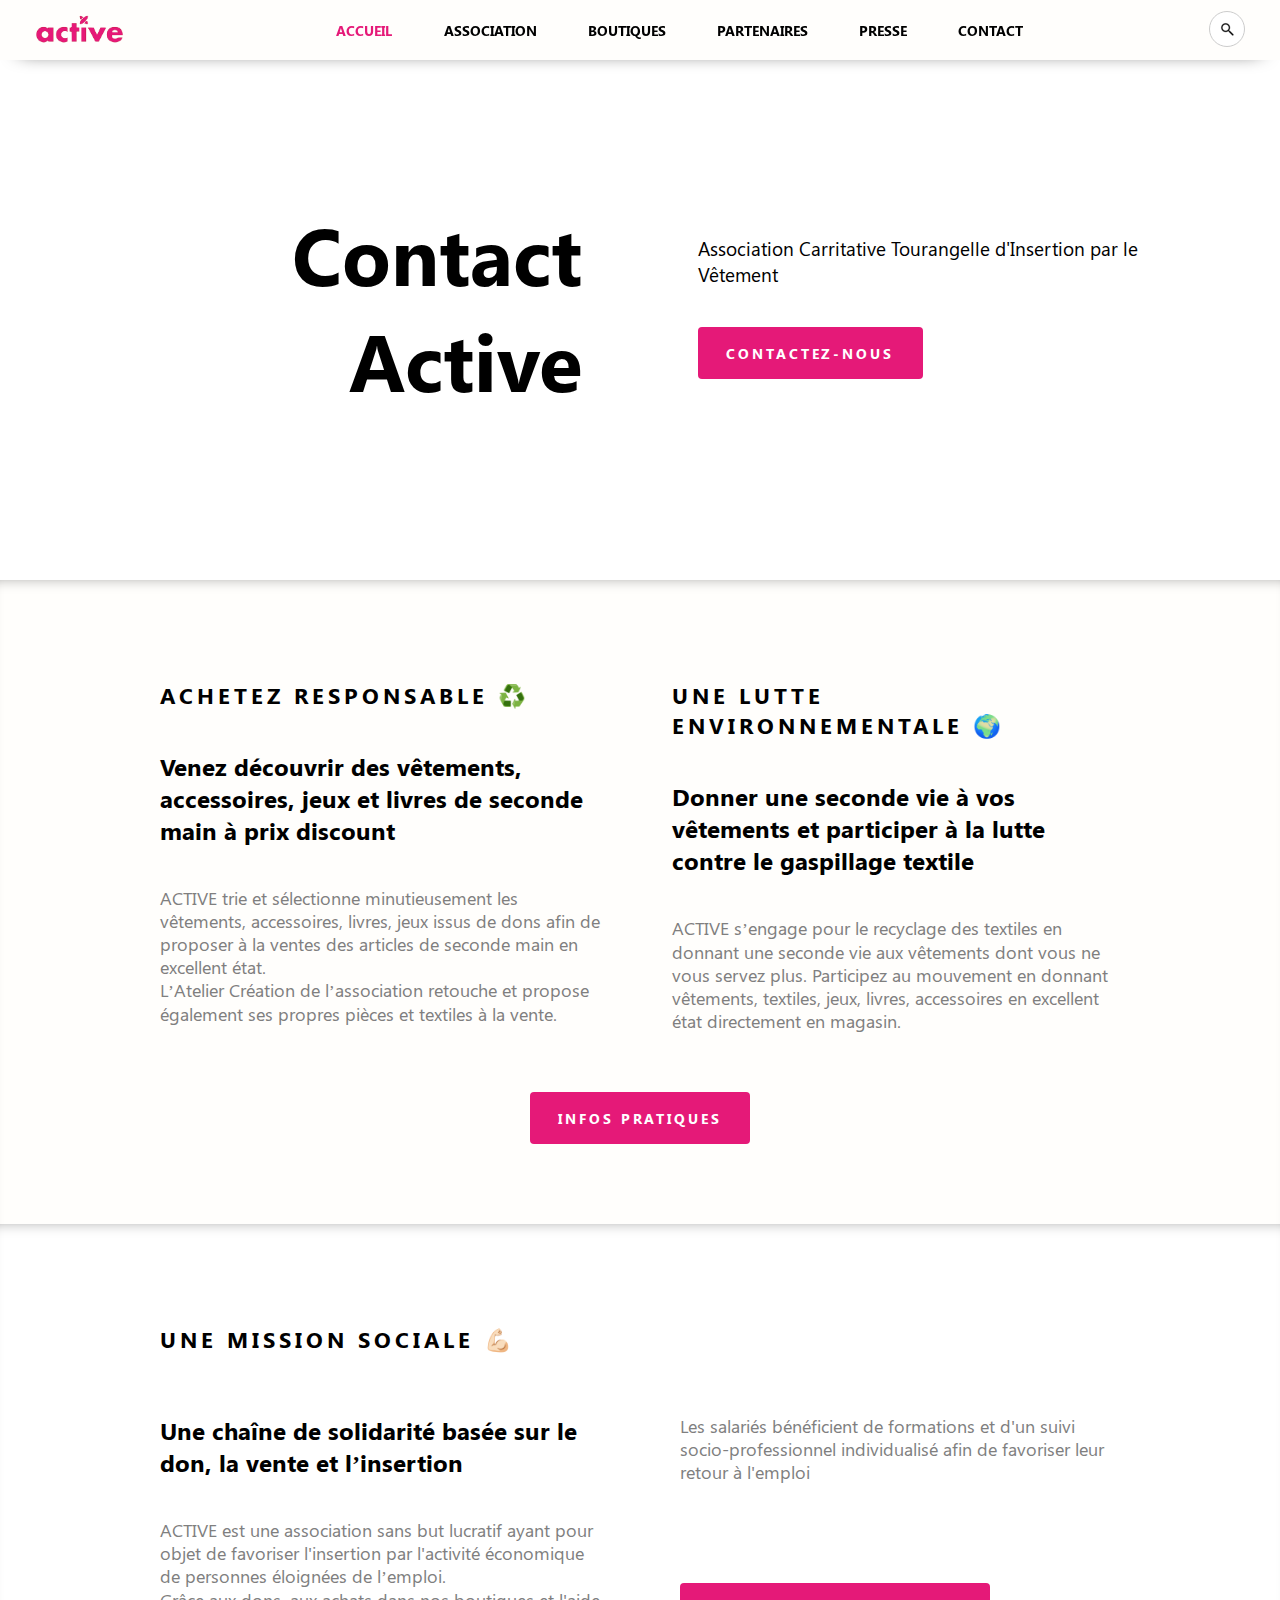
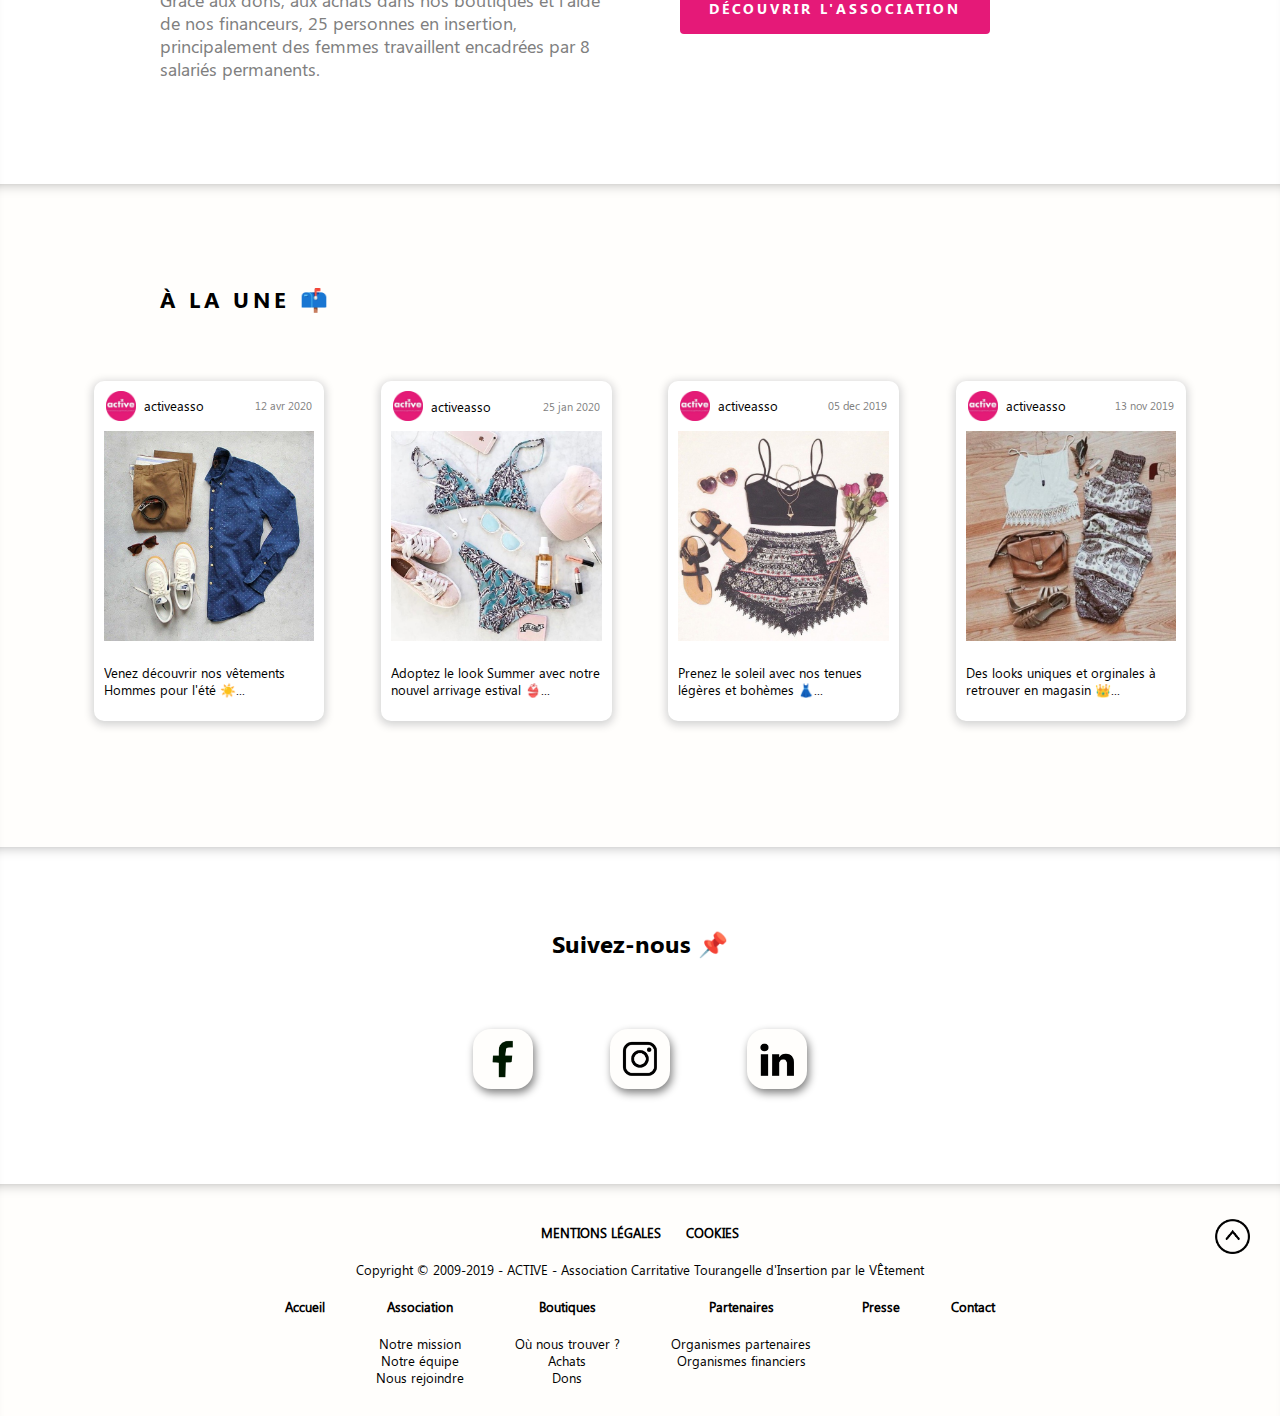
==== contact/index.html @ 70268eab "Add files via upload" ====
<!DOCTYPE html>
<html lang="fr">
  <head>
    <meta http-equiv="X-UA-Compatible" content="IE=edge,chrome=1">
    <meta name="viewport" content="width=device-width,initial-scale=1,maximum-scale=1,user-scalable=no">
    <meta name="HandheldFriendly" content="true">
    <meta charset="UTF-8">
    <link media="screen" type="text/css" rel="stylesheet" href="../style.css">
    <title>Contact</title>

    <link rel="canonical" href="https://volnyblin.github.io/activeasso/contact/" />
    <link rel="shortcut icon" href="pictures/logo_insta_active.png" />
    <link rel="icon" href="../pictures/logo_insta_active.png">

    <!-- Global site tag (gtag.js) - Google Analytics -->
  <script async src="https://www.googletagmanager.com/gtag/js?id=UA-164531445-1"></script>
  <script>
    window.dataLayer = window.dataLayer || [];
    function gtag(){dataLayer.push(arguments);}
    gtag('js', new Date());
    gtag('config', 'UA-164531445-1');
  </script>
  </head>

  <body>
    <a name="top"></a>
    <div id="filtre"></div>

<!--SIDE BAR-->

    <div id="mySidenav" class="sidenav">
      <a href="javascript:void(0)" class="closebtn" onclick="closeNav()">&times;</a>
      <a href="https://volnyblin.github.io/activeasso/">Accueil</a>
      <a href="#">Association</a>
      <a href="#">Boutiques</a>
      <a href="#">Partenaires</a>
      <a href="#">Presse</a>
      <a href="https://volnyblin.github.io/activeasso/contact/">Contact</a>
    </div>

<!--NAVIGATION BAR-->

    <nav id="nav">
      <div id="burger" class="nav_group" onclick="openNav()">
        <a id="nav_burger_center"><img src="../pictures/burger.png" alt="burger menu"></a>
      </div>
      <div id="logo" class="nav_group">
        <a id="nav_logo_center"><img src="../pictures/logo_active.png" alt="logo active" href="https://volnyblin.github.io/activeasso/"></a>
      </div>
      <div id="links" class="nav_group">
        <a class="nav_center" href="https://www.facebook.com/AssociationActive/"><img id="navfac"src="../pictures/fac.png" alt="logo facebook" onmouseover="passageDeLaSouris(this)" onmouseout="departDeLaSouris(this)"></a>
        <a class="nav_center" href="http://instagram.com/_u/activeasso/"><img id="navins" src="../pictures/ins.png" alt="logo instagram" onmouseover="passageDeLaSouris(this)" onmouseout="departDeLaSouris(this)"></a>
        <a class="nav_center" href="https://www.linkedin.com/company/association-active/"><img id="navlin" src="../pictures/lin.png" alt="logo linkedin" onmouseover="passageDeLaSouris(this)" onmouseout="departDeLaSouris(this)"></a>
      </div>
      <div id="menus" class="nav_group">
        <div class="nav_center">
          <a id="Accueil" href="https://volnyblin.github.io/activeasso/">ACCUEIL</a>
        </div>
        <div class="nav_center">
          <a href="#">ASSOCIATION</a>
          <div class="dropdown_content">
            <a class="dropdown_content_group" href="">NOTRE MISSION</a>
            <a class="dropdown_content_group" href="">NOTRE ÉQUIPE</a>
            <a class="dropdown_content_group" href="">NOUS REJOINDRE</a>
          </div>
        </div>
        <div class="nav_center">
          <a href="#">BOUTIQUES</a>
          <div class="dropdown_content">
            <a class="dropdown_content_group" href="">OÙ NOUS TROUVER ?</a>
            <a class="dropdown_content_group" href="">ACHATS</a>
            <a class="dropdown_content_group" href="">DONS</a>
          </div>
        </div>
        <div class="nav_center">
          <a href="#">PARTENAIRES</a>
          <div class="dropdown_content">
            <a class="dropdown_content_group" href="">ORGANISMES PARTENAIRES</a>
            <a class="dropdown_content_group" href="">ORGANISMES FINANCIERS</a>
          </div>
        </div>
        <div class="nav_center">
          <a href="#">PRESSE</a>
        </div>
        <div class="nav_center">
          <a href="https://volnyblin.github.io/activeasso/contact/">CONTACT</a>
        </div>
      </div>
      <div id="search" class="nav_group">
        <div id="nav_search_center">
          <input type="search" placeholder="Rechercher" size="14">
        </div>
      </div>
    </nav>

<!--TITLE-->

    <div id="slideshow-container">
      <div id="leftcontainer">
        <h1 id="maintitle">Contact<br>Active</h1>
      </div>
      <div id="rightcontainer">
        <p>Association Carritative Tourangelle d'Insertion par le Vêtement</p>
        <button type="button" class="button">CONTACTEZ-NOUS</button>
      </div>
    </div>

<!--SECTIONS-->

    <div class="sect" id="sectionA">
      <div id="doublecolonne">
        <div id="column_left">
          <div class="bloc">
            <h2>ACHETEZ RESPONSABLE ♻️</h2>
            <h3>Venez découvrir des vêtements, accessoires, jeux et livres de seconde main à prix discount</h3>
            <p>ACTIVE trie et sélectionne minutieusement les vêtements, accessoires, livres, jeux issus de dons
               afin de proposer à la ventes des articles de seconde main en excellent état.<br>
               L’Atelier Création de l’association retouche et propose également ses propres pièces et textiles à la vente.</p>
          </div>
        </div>
        <div id="column_right">
          <div class="bloc">
            <h2>UNE LUTTE ENVIRONNEMENTALE 🌍</h2>
            <h3>Donner une seconde vie à vos vêtements et participer à la lutte contre le gaspillage textile</h3>
            <p>ACTIVE s’engage pour le recyclage des textiles en donnant une seconde vie aux vêtements dont vous ne vous servez plus.
               Participez au mouvement en donnant vêtements, textiles, jeux, livres, accessoires en excellent état directement en magasin.</p>
          </div>
        </div>
      </div>
      <div id="solobutton">
        <button type="button" class="button">INFOS PRATIQUES</button>
      </div>
    </div>

    <div class="sect" id="sectionB">
      <div id="titre">
        <h2>UNE MISSION SOCIALE 💪🏻</h2>
      </div>
      <div id="defil">
        <div class="bloc">
          <h3>Une chaîne de solidarité basée sur le don, la vente et l’insertion</h3>
          <p>ACTIVE est une association sans but lucratif ayant pour objet de favoriser l'insertion par l'activité économique
             de personnes éloignées de l’emploi.<br>Grâce aux dons, aux achats dans nos boutiques et l'aide de nos financeurs,
             25 personnes en insertion, principalement des femmes travaillent encadrées par 8 salariés permanents.<br><br>Les salariés bénéficient
             de formations et d'un suivi socio-professionnel individualisé afin de favoriser leur retour à l'emploi</p>
          <div id="solobutton2">
            <button type="button" class="button">DÉCOUVRIR L'ASSOCIATION</button>
          </div>
        </div>
      </div>
    </div>

<!--NEWSFEED-->

    <div id="newsfeed">
      <div id="Une">
        <h2>À LA UNE 📫</h2>
      </div>
      <div id="box1"class="box" onclick="zoomPost(1)">
        <div class="bandeau">
          <div class="bandeaubox">
            <img class="bandeauboxlogo "src="../pictures/logo_insta_active.png" alt="logo instagram active">
            <div class="bandeauboxlogo"><p>activeasso</p></div>
          </div>
          <div class="bandeaubox"><p class="date" id="date1">12 avr 2020</p></div>
        </div>
        <div class="photo"><img id="ph1" class="photo2" src="../pictures/car1.jpg" alt="tenue homme chaussures pantalon lunettes"></div>
        <div class="actu">
          <p id="actutext1">Venez découvrir nos vêtements Hommes pour l'été ☀️<br>#été #menoutfit</p>
        </div>
      </div>
      <div id="box2" class="box" onclick="zoomPost(2)">
        <div class="bandeau">
          <div class="bandeaubox">
            <img class="bandeauboxlogo "src="../pictures/logo_insta_active.png" alt="logo instagram active">
            <div class="bandeauboxlogo"><p>activeasso</p></div>
          </div>
          <div class="bandeaubox"><p class="date" id="date2">25 jan 2020</p></div>
        </div>
        <div class="photo"><img id="ph2" class="photo2" src="../pictures/car2.jpg" alt="tenue femme maillot de bain lunettes casquette"></div>
        <div class="actu">
          <p id="actutext2">Adoptez le look Summer avec notre nouvel arrivage estival 👙<br>#été #summeroutfit #maillotdebain</p>
        </div>
      </div>
      <div id="box3" class="box" onclick="zoomPost(3)">
        <div class="bandeau">
          <div class="bandeaubox">
            <img class="bandeauboxlogo "src="../pictures/logo_insta_active.png" alt="logo instagram active">
            <div class="bandeauboxlogo"><p>activeasso</p></div>
          </div>
          <div class="bandeaubox"><p class="date" id="date3">05 dec 2019</p></div>
        </div>
        <div class="photo"><img id="ph3" class="photo2" src="../pictures/car3.jpg" alt="tenue femme haut jupe sandales"></div>
        <div class="actu">
          <p id="actutext3">Prenez le soleil avec nos tenues légères et bohèmes 👗<br>#bohème #outfit #womenclothing</p>
        </div>
      </div>
      <div id="box4" class="box" onclick="zoomPost(4)">
        <div class="bandeau">
          <div class="bandeaubox">
            <img class="bandeauboxlogo "src="../pictures/logo_insta_active.png" alt="logo instagram active">
            <div class="bandeauboxlogo"><p>activeasso</p></div>
          </div>
          <div class="bandeaubox"><p class="date" id="date4">13 nov 2019</p></div>
        </div>
        <div class="photo"><img id="ph4" class="photo2" src="../pictures/car4.jpg" alt="tenue femme haut sac sandales"></div>
        <div class="actu">
          <p id="actutext4">Des looks uniques et orginales à retrouver en magasin 👑<br>#bohème #outfit #originalclothing</p>
        </div>
      </div>

      <div id="zoom">
        <div id="cross">
            <img id="crossbtn" onclick="closeZoom()"src="../pictures/cross.png" alt="fermer la page pop-up">
        </div>
        <div class="zoompadding">
          <div id="photozoom">
            <img id="imgzoom" src="" alt="">
          </div>
          <div id="textzoom">
            <div class="bandeau">
              <div class="bandeauboxzoom">
                <a href="https://www.instagram.com/activeasso/"><img class="bandeauboxlogozoom"src="../pictures/logo_insta_active.png" alt="logo instagram active"></a>
                <div class="bandeauboxlogozoom"><p>activeasso</p></div>
              </div>
              <div class="bandeauboxzoom"><p id="date"></p></div>
            </div>
            <div class="actuzoom">
              <p id="actutextzoom"></p>
            </div>
            <form action="https://www.instagram.com/activeasso/" method="get" target="_blank">
              <button id="viewinsta" class="button" type="submit" name="button">Voir sur Instagram</button>
            </form>
          </div>
        </div>
      </div>
    </div>

<!--NETWORK-->

    <div id="network">
      <div id="reseaux">
            <h3>Suivez-nous 📌</h3>
      </div>
      <div id="logoreseaux">
        <a class="logoreseaux_group" href="https://www.facebook.com/AssociationActive/"><img id="netfac" src="../pictures/fac.png" onmouseover="passageDeLaSouris(this)" onmouseout="departDeLaSouris(this)"alt="logo facebook"></a>
        <a class="logoreseaux_group" href="http://instagram.com/_u/activeasso/"><img id="netins" src="../pictures/ins.png"  onmouseover="passageDeLaSouris(this)" onmouseout="departDeLaSouris(this)"alt="logo instagram"></a>
        <a class="logoreseaux_group" href="https://www.linkedin.com/company/association-active/"><img id="netlin" src="../pictures/lin.png"  onmouseover="passageDeLaSouris(this)" onmouseout="departDeLaSouris(this)"alt="logo linkedin"></a>
      </div>
    </div>

<!--FOOTER-->

    <footer>
      <div id="return">
        <a href="#top"><img id="fooarr"src="../pictures/arr.png" alt="retour haut de page" onmouseover="passageDeLaSouris(this)" onmouseout="departDeLaSouris(this)"></a>
      </div>
      <div id="mentions" class="bas">
          <a href="">MENTIONS LÉGALES</a>
          <a href="">COOKIES</a>
      </div>
      <div id="Copyright" class="bas">
          <a>Copyright © 2009-2019 - ACTIVE - Association Carritative Tourangelle d'Insertion par le VÊtement</a>
      </div>
      <div id="plansite">
        <div class="planbloc">
          <a class="foo_menus" href="https://volnyblin.github.io/activeasso/">Accueil</a>
        </div>
        <div class="planbloc">
          <a class="foo_menus" href="">Association</a>
          <div class="foo_submenus">
            <a href="">Notre mission</a>
            <a href="">Notre équipe</a>
            <a href="">Nous rejoindre</a>
          </div>
        </div>
        <div class="planbloc">
          <a class="foo_menus" href="">Boutiques</a>
          <div class="foo_submenus">
            <a href="">Où nous trouver ?</a>
            <a href="">Achats</a>
            <a href="">Dons</a>
          </div>
        </div>
        <div class="planbloc">
          <a class="foo_menus" href="">Partenaires</a>
          <div class="foo_submenus">
            <a href="">Organismes partenaires</a>
            <a href="">Organismes financiers</a>
          </div>
        </div>
        <div class="planbloc">
          <a class="foo_menus" href="">Presse</a>
        </div>
        <div class="planbloc">
          <a class="foo_menus" href="https://volnyblin.github.io/activeasso/contact/">Contact</a>
        </div>
      </div>
    </footer>

    <script src="script.js"></script>
  </body>
</html>
---- style.css ----
html, body, nav {
  padding: 0;
  margin: 0;
}
html{
  scroll-behavior: smooth;
}
body{
  position: relative;
}
@font-face {
  font-family: "Segoe_UI";
  src: url("fonts/Segoe UI.ttf") format("truetype");
  font-weight: 400;
  font-style: normal;
}
@font-face {
  font-family: "Segoe_UI_Bold";
  src: url("fonts/Segoe UI Bold.ttf") format("truetype");
  font-weight: 700;
  font-style: normal;
}
h1{
  font-family: "Segoe_UI_Bold";
  font-weight: bold;
  font-size: 5em;
  margin: 0;
  padding: 0;
}
h2{
  font-family: "Segoe_UI_Bold";
  font-weight: bold;
  font-size: 1.4em;
  margin: 0 0 40px 0;
  padding: 0;
  letter-spacing: 4px;
}
h3{
  font-family: "Segoe_UI_Bold";
  font-weight: bold;
  font-size: 1.5em;
  margin: 0 0 40px 0;
  padding: 0;
}
a {
  text-decoration: none;
  color: black;
}
p{
  font-family: "Segoe_UI";
}
button{
  font-family: "Segoe_UI_Bold";
  font-weight: bold;
  font-size: 0.9em;
  border: none;
  text-align: center;
  padding: 1.1em 2em;
  border-radius: 4px;
  background: #E51978;
  transition: .2s;
  letter-spacing: .2em;
  color: white;
}
button:hover{
   cursor: pointer;
   background: #be095d;
}
img{
  display: block;
  width: 100%;
}
/*--SIDE BAR--*/

.sidenav {
  height: 100%;
  width: 0;
  position: fixed;
  z-index: 5;
  top: 0;
  left: 0;
  background-color: #111;
  overflow-x: hidden;
  transition: .5s;
  padding-top: 60px;
  text-align:center;
}
.sidenav a {
  font-family: "Segoe_UI_Bold";
  padding: 8px 8px 8px 32px;
  text-decoration: none;
  font-size: 25px;
  color: #818181;
  display: block;
  transition: .3s;
  font-weight: bold;
}
.sidenav a:hover{
  color: #f1f1f1;
}
.sidenav .closebtn {
  position: absolute;
  top: 0;
  right: 25px;
  font-size: 36px;
  margin-left: 50px;
}

/*--NAVIGATION BAR--*/

nav {
  font-family: "Segoe_UI_Bold";
  position: fixed;
  width: 100%;
  height: 60px;
  display: flex;
  justify-content: space-between;
  z-index: 2;
  background-color: #FFFEFC;
  box-shadow: 0px 10px 20px -20px black;
  transition: top .3s;
}
.nav_group{
  display: inline-flex;
  justify-content: flex-end;
  margin: 0 .6em;
  height: 100%;
}
.nav_center {
  padding: 20px 0;
}
#burger{
  display: none;
}
#nav_burger_center{
  padding: 17px 0;
  margin-left: 2vw;
  width: 30px;
}
#nav_burger_center:hover{
  cursor: pointer;
}
#nav_logo_center{
  padding: 14px 0;
  margin: 0 2vw;
  width: 90px;
}
#links a{
  margin: 0 1vw;
  width: 20px;
}
#menus .nav_center {
  font-weight: bold;
  font-size: 0.9em;
  margin:0 2vw;
  position: relative;
}
#menus .nav_center:hover {
  color: #E51978;
}
#menus .nav_center::before {
  content: "";
  transition: all 0.3s;
  position: absolute;
  right: 50%;
  left: 50%;
  bottom: 0;
  height: 4px;
  background-color: #E51978;
}
#menus .nav_center:hover::before {
  right: 0;
  left: 0;
}
#menus .nav_center:hover .dropdown_content{
  display: block;
}
.dropdown_content {
  display: none;
  position: absolute;
  top: 60px;
  z-index: 2;
}
.dropdown_content_group{
  float: left;
  padding: 12px 10px;
  font-size: 0.9em;
  white-space: nowrap;
  width: 100%;
  background: #FFFEFC;
  box-shadow: 0px 8px 16px 0px rgba(0,0,0,0.2);
}
.dropdown_content_group:hover{
  background: #f2f2f2;
}
#Accueil{
  color: #E51978;
}
#nav_search_center {
  padding: 11px 0;
  margin-right: 2vw;
}
input[type=search] {
  font-size: 0.9em;
  -webkit-box-sizing: content-box;
  -webkit-transition: all .5s;
	-moz-transition: all .5s;
	transition: all .5s;
  background: white url("pictures/glass.png") no-repeat 10px center;
  -webkit-border-radius: 10em;
	-moz-border-radius: 10em;
	border-radius: 10em;
  border: solid 1px #ccc;
	padding: 9px 5px 9px 29px;
  width: 0px;
  cursor: pointer;
}
input:-moz-placeholder {
	color: #999;
}
input::-webkit-input-placeholder {
	color: #999;
}
input[type=search]:focus{
  width: 90px;
  padding-left: 32px;
  color: #000;
  background-color: #fff;
  cursor: auto;
}
input::-webkit-search-decoration,
input::-webkit-search-cancel-button {
	display: none;
}

/*--TITLE--*/

#slideshow-container{
  padding: 200px 5vw 380px 5vw;
}
#leftcontainer{
  float: left;
  width: 45%;
  text-align: right;
}
#rightcontainer{
  float: right;
  width: 45%;
  padding-top: 35px;
}
#rightcontainer p{
  font-size: 1.2em;
  margin: 0 0 40px 0;
}

/*--SECTIONS--*/

.sect{
  width: 100%;
}
#sectionA{
  background-color: #FFFEFC;
  padding: 50px 0;
  box-shadow: inset 0 10px 20px -20px black;
}
#sectionB{
  background-color: white;
  padding: 50px 0;
  box-shadow: inset 0 10px 20px -20px black;
}
.bloc p{
  font-size: 1.1em;
  margin-bottom: 30px;
  color: #7F7F7F;
}
#doublecolonne{
  float: left;
  padding: 50px 10vw 30px 10vw;
}
#column_left, #column_right{
  width: 50%;
}
#column_left{
  float: left;
}
#column_right{
  float: right;
}
#defil{
  padding: 20px 10vw 30px 10vw;
  columns: 2;
}
.bloc{
  padding: 0 2.5vw;
}
#titre{
  padding: 50px 12.5vw 0 12.5vw;
}
#solobutton{
  text-align: center;
  padding: 30px 0;
  left: 50%;
}
#solobutton2{
  text-align: left;
  padding: 70px 0;
}


/*--NEWSFEED--*/

#newsfeed {
  padding: 100px 5vw;
  background-color: #FFFEFC;
  box-shadow: inset 0 10px 20px -20px black;
  text-align: center;
  position: relative;
}
#newsfeed p{
  font-size: .8em;
  color: black;
}
#Une{
  text-align: left;
  padding-left: 7.5vw;
}
.box {
  display: inline-block;
  width: 20%;
  margin: 2.3%;
  background-color: white;
  border-radius: 10px;
  box-shadow: 0 2px 8px 2px lightgrey;
  transition: .3s;
}
.box:hover{
  transform: scale(1.05);
  cursor: pointer;
}
.bandeau{
  height: 50px;
  display: flex;
  justify-content: space-between;
}
.bandeaubox{
  display: inline-flex;
  justify-content: flex-end;
  align-items: center;
  padding: 0 12px;
}
.bandeaubox img{
  width: 30px;
}
#newsfeed .date{
  color: grey;
  font-size: .7em;
}
.bandeauboxlogo{
  margin-right: 8px;
}
.photo{
  padding: 0 10px;
}
.actu{
  padding: 10px;
  text-align: left;
}
.actu p{
  overflow-y: scroll;
  display: -webkit-box;
  -webkit-line-clamp: 2;
  -webkit-box-orient: vertical;
}
#filtre{
  position:absolute;
  width:100%;
  height:100%;
  top: 0;
  left: 0;
  background-color:black;
  opacity: .7;
  z-index:3;
  display: none;
}
#zoom{
  position: absolute;
  top: 50%;
  left: 50%;
  transform: translate(-50%, -50%);
  z-index: 4;
  display: none;
  width: 80%;
  background-color: white;
  padding: 2% 2% 4% 2%;
}
.zoompadding{
  position: relative;
}
#photozoom, #textzoom{
  width: 47%;
}
#photozoom{
  float: left;
  margin-right: 2.5%;
}
#imgzoom{
  border: solid lightgrey 1px ;
}
#textzoom{
  float: right;
  margin-left: 2.5%;
}
#actutextzoom{
  padding: 0 20px;
}
.bandeauboxzoom{
  display: inline-flex;
  justify-content: flex-end;
  align-items: center;
  font-size: 1.2em;
}
.bandeauboxlogozoom{
  margin-right: 18px;
}
.bandeauboxzoom img{
  width: 40px;
}
.bandeauboxzoom #date{
  color: grey;
  font-size: .7em;
}
.actuzoom{
  text-align: left;
  font-size: 1.4em;
  padding-top: 20px;
}
#viewinsta{
  margin-top: 4vw;
  width: 250px;
  height: 50px;
}
#cross{
  height: 15px;
  width: 100%;
  padding-bottom: 5px;
}
#crossbtn{
  float: right;
  width: 10px;
}
#crossbtn:hover{
  cursor: pointer;
}

/*--NETWORK--*/

#network{
  width: 100%;
  background-color: white;
  padding: 80px 0;
  box-shadow: inset 0 10px 20px -20px black;
}
#reseaux{
  justify-content: center;
  align-items: center;
  text-align: center;
  padding: 0 0 15px 0;
}
#logoreseaux{
  display: flex;
  text-align: center;
  align-items: center;
  justify-content: center;
  padding: 15px 0px;
}
.logoreseaux_group{
  margin: 0 3vw;
  width: 40px;
  height: 40px;
  border-radius: 30%;
  padding: 10px;
  transition: .3s;
  background-color: #FFFEFC;
  box-shadow: 2px 4px 8px 0 grey;
  text-align: center;
}
.logoreseaux_group:hover{
  transform: scale(1.2);
}

/*--FOOTER--*/

footer{
  position: relative;
  background-color: #FFFEFC;
  padding: 40px 0vw 10px 0vw;
  width: 100%;
  box-shadow: inset 0px 10px 20px -20px black;
  font-family: "Segoe_UI";
}
#return{
  position: absolute;
  width: 35px;
  top: 35px;
  right: 30px;
}
.bas{
  display: flex;
  justify-content: center;
  text-align: center;
  padding-bottom: 20px;
  font-size: .8em;
}
#mentions a{
  margin: 0 1vw;
  font-weight: bold;
}
#Copyright a{
  padding: 0 5vw;
}
.foo_menus{
  font-weight: bold;
}
.foo_submenus{
  margin: 20px 0;
}
.foo_submenus a{
  display: block;
}
#plansite{
  display: flex;
  justify-content: center;
  text-align: center;
  flex-wrap: wrap;
}
.planbloc{
  margin: 0 2vw;
  font-size: .8em;
}

/*--RESPONSIVE--*/

@media screen and (max-width: 1530px) {
  #links{
    display: none;
  }
}
@media screen and (max-width: 1250px) {
  #menus{
    display: none;
  }
  #burger{
    display: inline-flex;
  }
  .container .box {
    width: 30%;
    margin: 1%;
  }
}
@media screen and (max-width: 1000px) {
  #column_left, #column_right{
    width: 100%;
  }
  #column_left{
    margin-bottom: 80px;
  }
  #solobutton{
    padding-bottom: 60px;
  }
  #defil{
    columns: 1;
  }
  #solobutton2{
    text-align: center;
  }
  #newsfeed .box {
    width: 40%;
    margin: 4%;
  }
  #zoom #textzoom{
    width: 100%;
    padding-top: 10px;
  }
  #zoom #photozoom{
    width: 100%;
    text-align: center;
  }
  #slideshow-container #rightcontainer, #slideshow-container #leftcontainer{
    width: 100%;
    margin: 0;
    float: left;
    text-align: center;
  }
  #slideshow-container{
    padding: 100px 5vw 430px 5vw;
  }
}
@media screen and (max-width: 700px) {
  #newsfeed .box {
    width: 90%;
    margin: 4%;
  }
}
@media screen and (max-width: 583px) {
  #slideshow-container{
    padding: 100px 1vw 460px 1vw;
  }
}
@media screen and (max-width: 470px) {
  #search{
    display: none;
  }
  h1{
    font-size: 4em;
  }
  h2{
    font-size: 1.1em;
    letter-spacing: 2px;
  }
  h3{
    font-size: 1.4em;
  }
  .sect p{
    font-size: 1em;
  }
  #slideshow-container{
    padding: 100px 5vw 380px 5vw;
  }
}
@media screen and (max-width: 380px) {
  #slideshow-container #maintitle{
    font-size: 3em;
  }
  #return{
    display: none;
  }
}
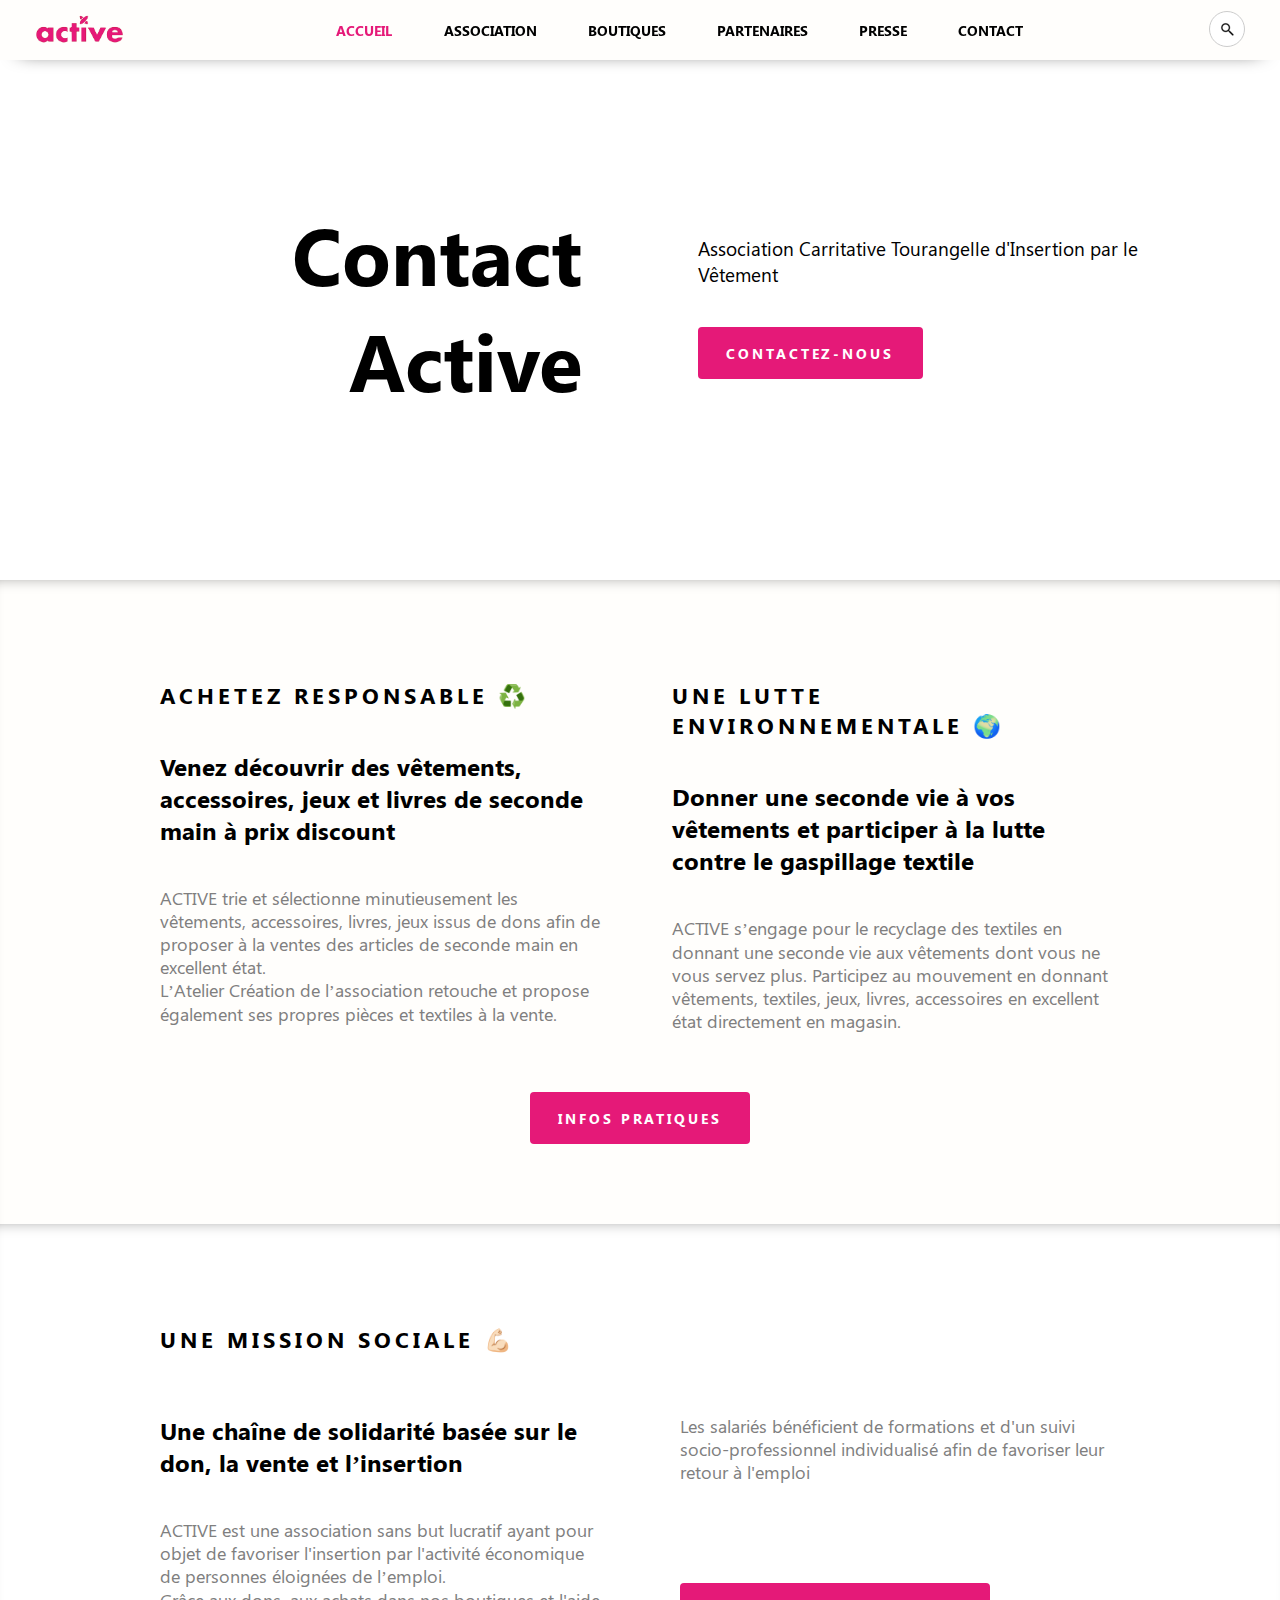
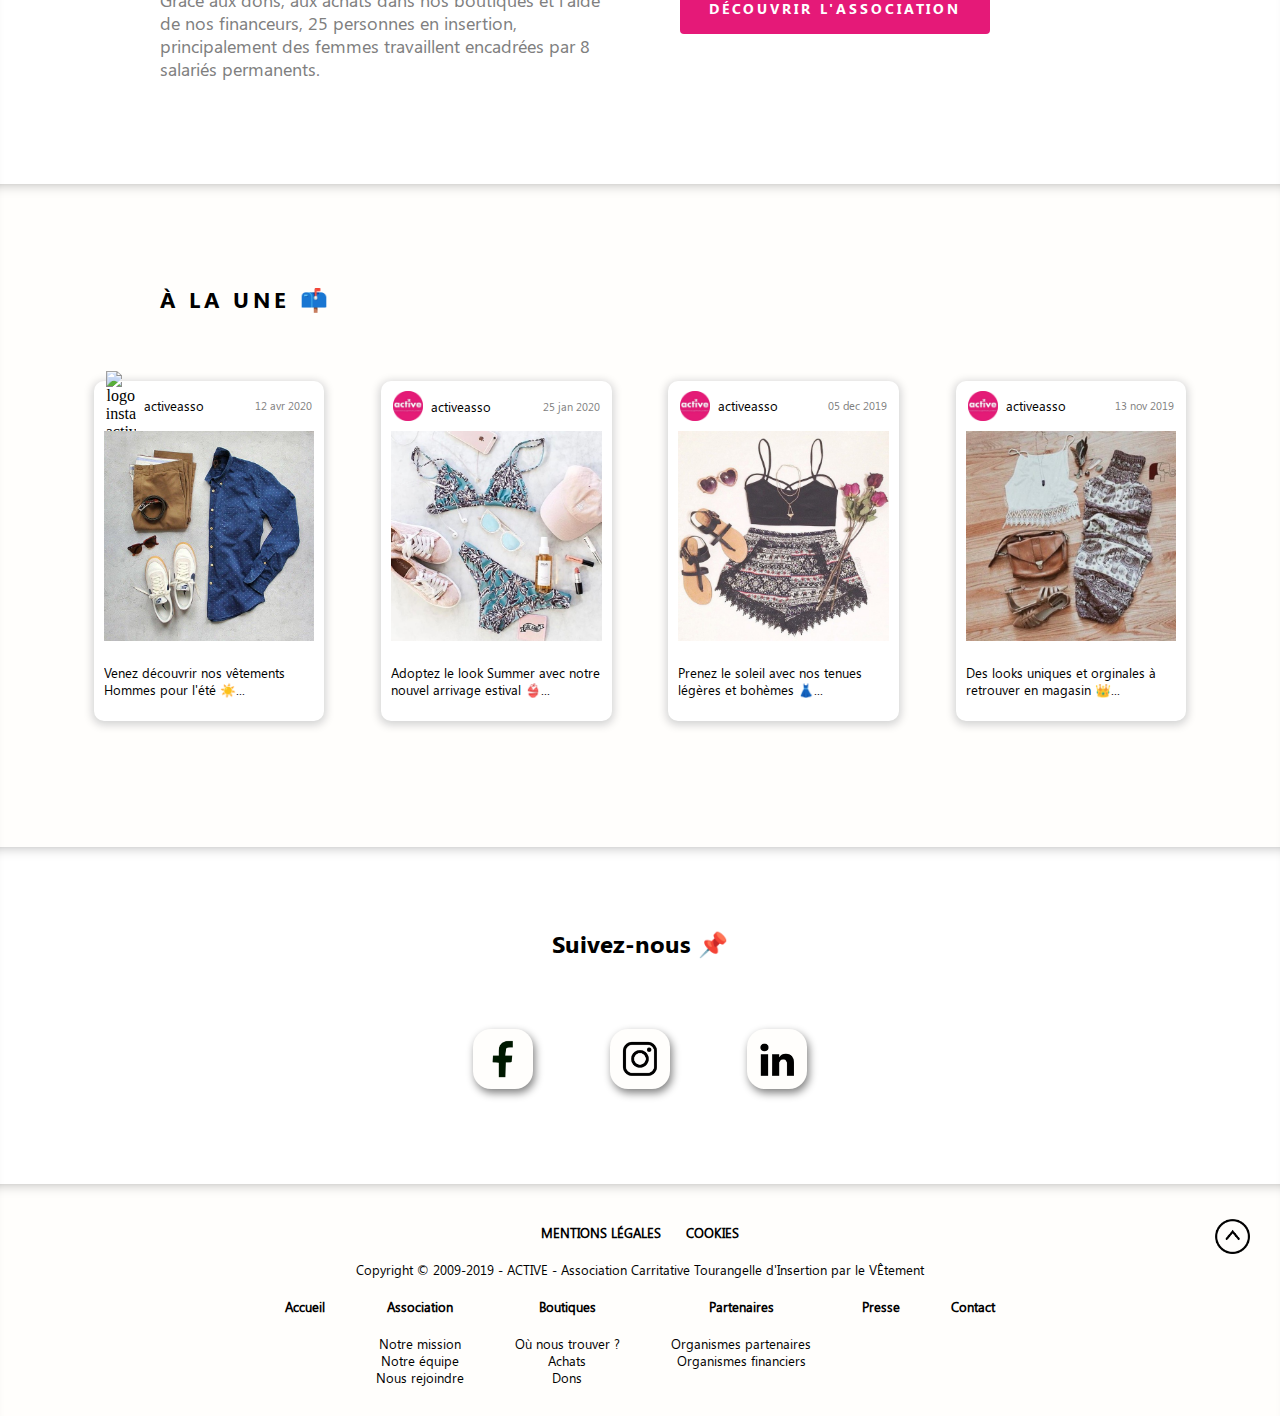
==== commit 499d0e43: "Add files via upload" ====
--- a/contact/index.html
+++ b/contact/index.html
@@ -5,12 +5,12 @@
     <meta name="viewport" content="width=device-width,initial-scale=1,maximum-scale=1,user-scalable=no">
     <meta name="HandheldFriendly" content="true">
     <meta charset="UTF-8">
-    <link media="screen" type="text/css" rel="stylesheet" href="../style.css">
+    <link media="screen" type="text/css" rel="stylesheet" href="/style.css">
     <title>Contact</title>
 
     <link rel="canonical" href="https://volnyblin.github.io/activeasso/contact/" />
-    <link rel="shortcut icon" href="pictures/logo_insta_active.png" />
-    <link rel="icon" href="../pictures/logo_insta_active.png">
+    <link rel="shortcut icon" href="/pictures/logo_insta_active.png" />
+    <link rel="icon" href="/pictures/logo_insta_active.png">
 
     <!-- Global site tag (gtag.js) - Google Analytics -->
   <script async src="https://www.googletagmanager.com/gtag/js?id=UA-164531445-1"></script>
@@ -42,15 +42,15 @@
 
     <nav id="nav">
       <div id="burger" class="nav_group" onclick="openNav()">
-        <a id="nav_burger_center"><img src="../pictures/burger.png" alt="burger menu"></a>
+        <a id="nav_burger_center"><img src="/pictures/burger.png" alt="burger menu"></a>
       </div>
       <div id="logo" class="nav_group">
-        <a id="nav_logo_center"><img src="../pictures/logo_active.png" alt="logo active" href="https://volnyblin.github.io/activeasso/"></a>
+        <a id="nav_logo_center" href="https://volnyblin.github.io/activeasso/"><img src="/pictures/logo_active.png" alt="logo active"></a>
       </div>
       <div id="links" class="nav_group">
-        <a class="nav_center" href="https://www.facebook.com/AssociationActive/"><img id="navfac"src="../pictures/fac.png" alt="logo facebook" onmouseover="passageDeLaSouris(this)" onmouseout="departDeLaSouris(this)"></a>
-        <a class="nav_center" href="http://instagram.com/_u/activeasso/"><img id="navins" src="../pictures/ins.png" alt="logo instagram" onmouseover="passageDeLaSouris(this)" onmouseout="departDeLaSouris(this)"></a>
-        <a class="nav_center" href="https://www.linkedin.com/company/association-active/"><img id="navlin" src="../pictures/lin.png" alt="logo linkedin" onmouseover="passageDeLaSouris(this)" onmouseout="departDeLaSouris(this)"></a>
+        <a class="nav_center" href="https://www.facebook.com/AssociationActive/"><img id="navfac"src="/pictures/fac.png" alt="logo facebook" onmouseover="passageDeLaSouris(this)" onmouseout="departDeLaSouris(this)"></a>
+        <a class="nav_center" href="http://instagram.com/_u/activeasso/"><img id="navins" src="/pictures/ins.png" alt="logo instagram" onmouseover="passageDeLaSouris(this)" onmouseout="departDeLaSouris(this)"></a>
+        <a class="nav_center" href="https://www.linkedin.com/company/association-active/"><img id="navlin" src="/pictures/lin.png" alt="logo linkedin" onmouseover="passageDeLaSouris(this)" onmouseout="departDeLaSouris(this)"></a>
       </div>
       <div id="menus" class="nav_group">
         <div class="nav_center">
@@ -159,12 +159,12 @@
       <div id="box1"class="box" onclick="zoomPost(1)">
         <div class="bandeau">
           <div class="bandeaubox">
-            <img class="bandeauboxlogo "src="../pictures/logo_insta_active.png" alt="logo instagram active">
+            <img class="bandeauboxlogo "src="/logo_insta_active.png" alt="logo instagram active">
             <div class="bandeauboxlogo"><p>activeasso</p></div>
           </div>
           <div class="bandeaubox"><p class="date" id="date1">12 avr 2020</p></div>
         </div>
-        <div class="photo"><img id="ph1" class="photo2" src="../pictures/car1.jpg" alt="tenue homme chaussures pantalon lunettes"></div>
+        <div class="photo"><img id="ph1" class="photo2" src="/pictures/car1.jpg" alt="tenue homme chaussures pantalon lunettes"></div>
         <div class="actu">
           <p id="actutext1">Venez découvrir nos vêtements Hommes pour l'été ☀️<br>#été #menoutfit</p>
         </div>
@@ -172,12 +172,12 @@
       <div id="box2" class="box" onclick="zoomPost(2)">
         <div class="bandeau">
           <div class="bandeaubox">
-            <img class="bandeauboxlogo "src="../pictures/logo_insta_active.png" alt="logo instagram active">
+            <img class="bandeauboxlogo "src="/pictures/logo_insta_active.png" alt="logo instagram active">
             <div class="bandeauboxlogo"><p>activeasso</p></div>
           </div>
           <div class="bandeaubox"><p class="date" id="date2">25 jan 2020</p></div>
         </div>
-        <div class="photo"><img id="ph2" class="photo2" src="../pictures/car2.jpg" alt="tenue femme maillot de bain lunettes casquette"></div>
+        <div class="photo"><img id="ph2" class="photo2" src="/pictures/car2.jpg" alt="tenue femme maillot de bain lunettes casquette"></div>
         <div class="actu">
           <p id="actutext2">Adoptez le look Summer avec notre nouvel arrivage estival 👙<br>#été #summeroutfit #maillotdebain</p>
         </div>
@@ -185,12 +185,12 @@
       <div id="box3" class="box" onclick="zoomPost(3)">
         <div class="bandeau">
           <div class="bandeaubox">
-            <img class="bandeauboxlogo "src="../pictures/logo_insta_active.png" alt="logo instagram active">
+            <img class="bandeauboxlogo "src="/pictures/logo_insta_active.png" alt="logo instagram active">
             <div class="bandeauboxlogo"><p>activeasso</p></div>
           </div>
           <div class="bandeaubox"><p class="date" id="date3">05 dec 2019</p></div>
         </div>
-        <div class="photo"><img id="ph3" class="photo2" src="../pictures/car3.jpg" alt="tenue femme haut jupe sandales"></div>
+        <div class="photo"><img id="ph3" class="photo2" src="/pictures/car3.jpg" alt="tenue femme haut jupe sandales"></div>
         <div class="actu">
           <p id="actutext3">Prenez le soleil avec nos tenues légères et bohèmes 👗<br>#bohème #outfit #womenclothing</p>
         </div>
@@ -198,12 +198,12 @@
       <div id="box4" class="box" onclick="zoomPost(4)">
         <div class="bandeau">
           <div class="bandeaubox">
-            <img class="bandeauboxlogo "src="../pictures/logo_insta_active.png" alt="logo instagram active">
+            <img class="bandeauboxlogo "src="/pictures/logo_insta_active.png" alt="logo instagram active">
             <div class="bandeauboxlogo"><p>activeasso</p></div>
           </div>
           <div class="bandeaubox"><p class="date" id="date4">13 nov 2019</p></div>
         </div>
-        <div class="photo"><img id="ph4" class="photo2" src="../pictures/car4.jpg" alt="tenue femme haut sac sandales"></div>
+        <div class="photo"><img id="ph4" class="photo2" src="/pictures/car4.jpg" alt="tenue femme haut sac sandales"></div>
         <div class="actu">
           <p id="actutext4">Des looks uniques et orginales à retrouver en magasin 👑<br>#bohème #outfit #originalclothing</p>
         </div>
@@ -211,7 +211,7 @@
 
       <div id="zoom">
         <div id="cross">
-            <img id="crossbtn" onclick="closeZoom()"src="../pictures/cross.png" alt="fermer la page pop-up">
+            <img id="crossbtn" onclick="closeZoom()"src="/pictures/cross.png" alt="fermer la page pop-up">
         </div>
         <div class="zoompadding">
           <div id="photozoom">
@@ -220,7 +220,7 @@
           <div id="textzoom">
             <div class="bandeau">
               <div class="bandeauboxzoom">
-                <a href="https://www.instagram.com/activeasso/"><img class="bandeauboxlogozoom"src="../pictures/logo_insta_active.png" alt="logo instagram active"></a>
+                <a href="https://www.instagram.com/activeasso/"><img class="bandeauboxlogozoom"src="/pictures/logo_insta_active.png" alt="logo instagram active"></a>
                 <div class="bandeauboxlogozoom"><p>activeasso</p></div>
               </div>
               <div class="bandeauboxzoom"><p id="date"></p></div>
@@ -243,9 +243,9 @@
             <h3>Suivez-nous 📌</h3>
       </div>
       <div id="logoreseaux">
-        <a class="logoreseaux_group" href="https://www.facebook.com/AssociationActive/"><img id="netfac" src="../pictures/fac.png" onmouseover="passageDeLaSouris(this)" onmouseout="departDeLaSouris(this)"alt="logo facebook"></a>
-        <a class="logoreseaux_group" href="http://instagram.com/_u/activeasso/"><img id="netins" src="../pictures/ins.png"  onmouseover="passageDeLaSouris(this)" onmouseout="departDeLaSouris(this)"alt="logo instagram"></a>
-        <a class="logoreseaux_group" href="https://www.linkedin.com/company/association-active/"><img id="netlin" src="../pictures/lin.png"  onmouseover="passageDeLaSouris(this)" onmouseout="departDeLaSouris(this)"alt="logo linkedin"></a>
+        <a class="logoreseaux_group" href="https://www.facebook.com/AssociationActive/"><img id="netfac" src="/pictures/fac.png" onmouseover="passageDeLaSouris(this)" onmouseout="departDeLaSouris(this)"alt="logo facebook"></a>
+        <a class="logoreseaux_group" href="http://instagram.com/_u/activeasso/"><img id="netins" src="/pictures/ins.png"  onmouseover="passageDeLaSouris(this)" onmouseout="departDeLaSouris(this)"alt="logo instagram"></a>
+        <a class="logoreseaux_group" href="https://www.linkedin.com/company/association-active/"><img id="netlin" src="/pictures/lin.png"  onmouseover="passageDeLaSouris(this)" onmouseout="departDeLaSouris(this)"alt="logo linkedin"></a>
       </div>
     </div>
 
@@ -253,7 +253,7 @@
 
     <footer>
       <div id="return">
-        <a href="#top"><img id="fooarr"src="../pictures/arr.png" alt="retour haut de page" onmouseover="passageDeLaSouris(this)" onmouseout="departDeLaSouris(this)"></a>
+        <a href="#top"><img id="fooarr"src="/pictures/arr.png" alt="retour haut de page" onmouseover="passageDeLaSouris(this)" onmouseout="departDeLaSouris(this)"></a>
       </div>
       <div id="mentions" class="bas">
           <a href="">MENTIONS LÉGALES</a>
@@ -298,6 +298,6 @@
       </div>
     </footer>
 
-    <script src="script.js"></script>
+    <script src="/script.js"></script>
   </body>
 </html>
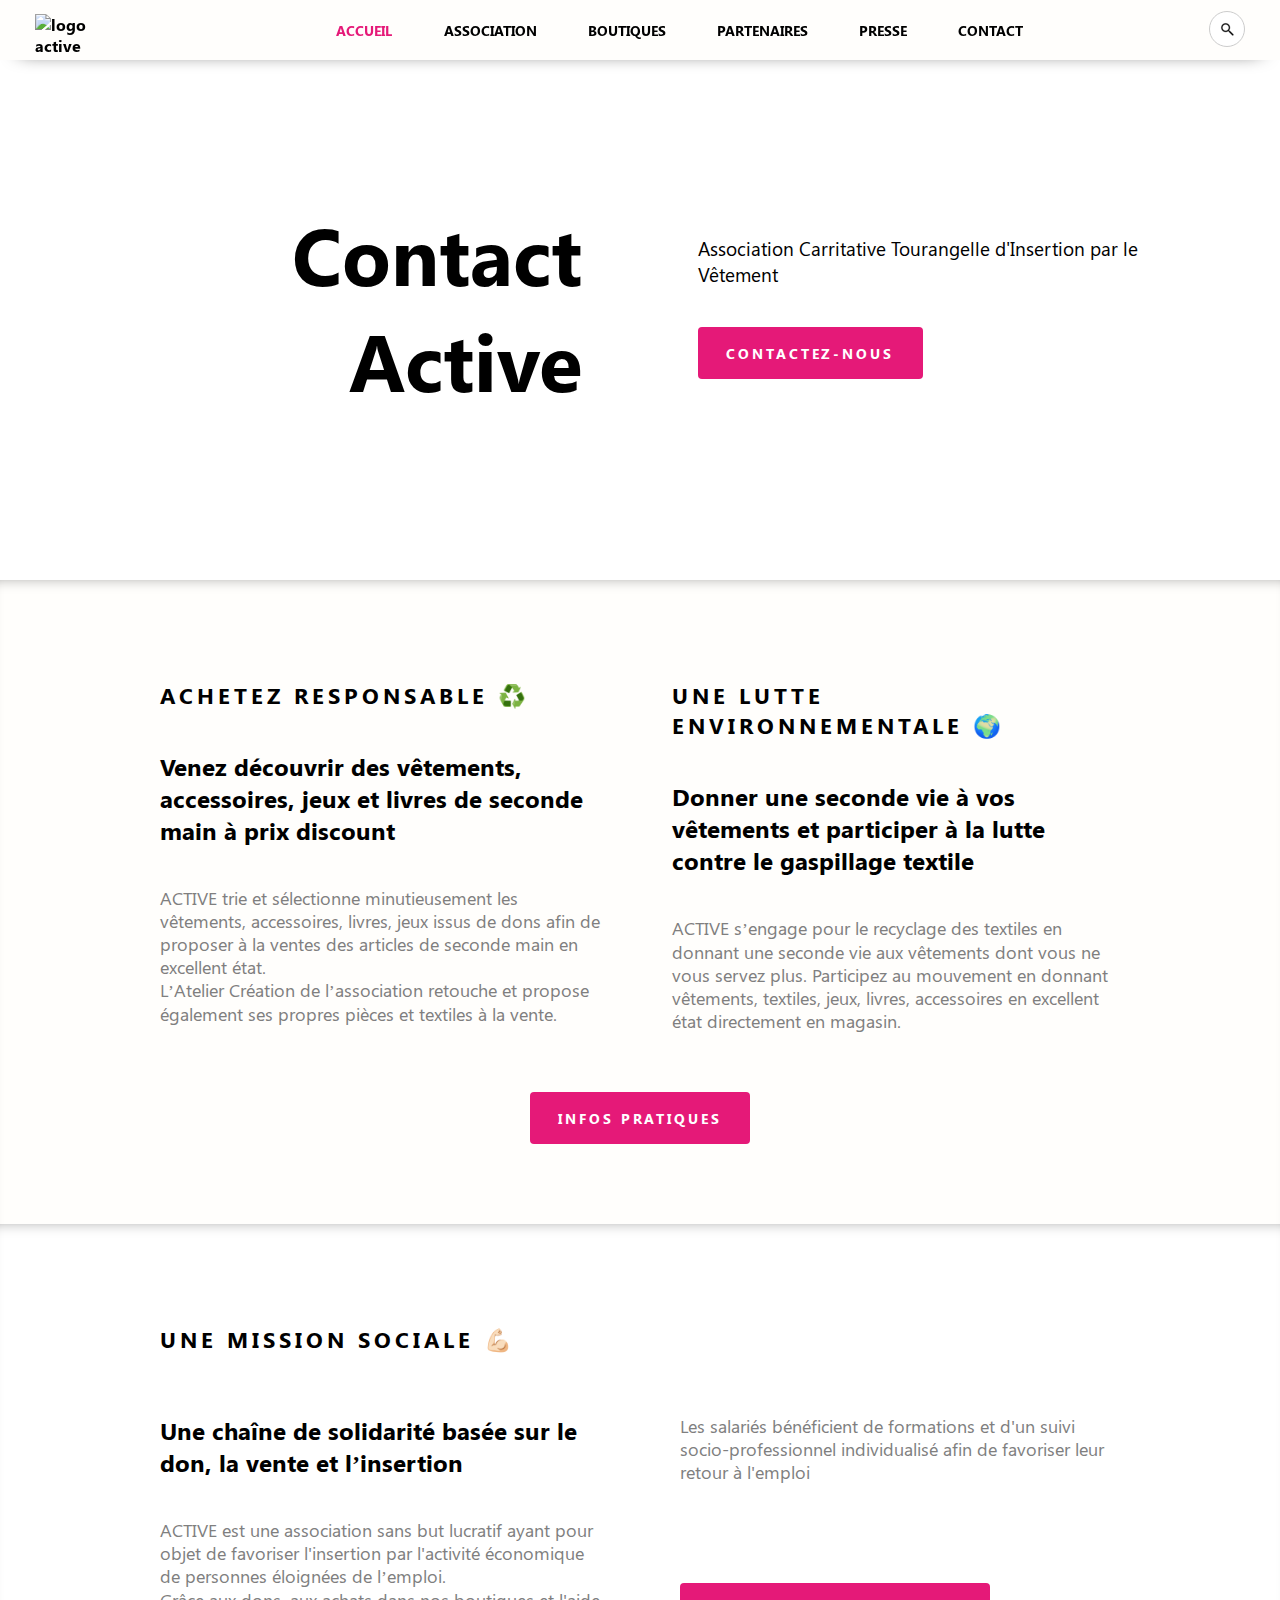
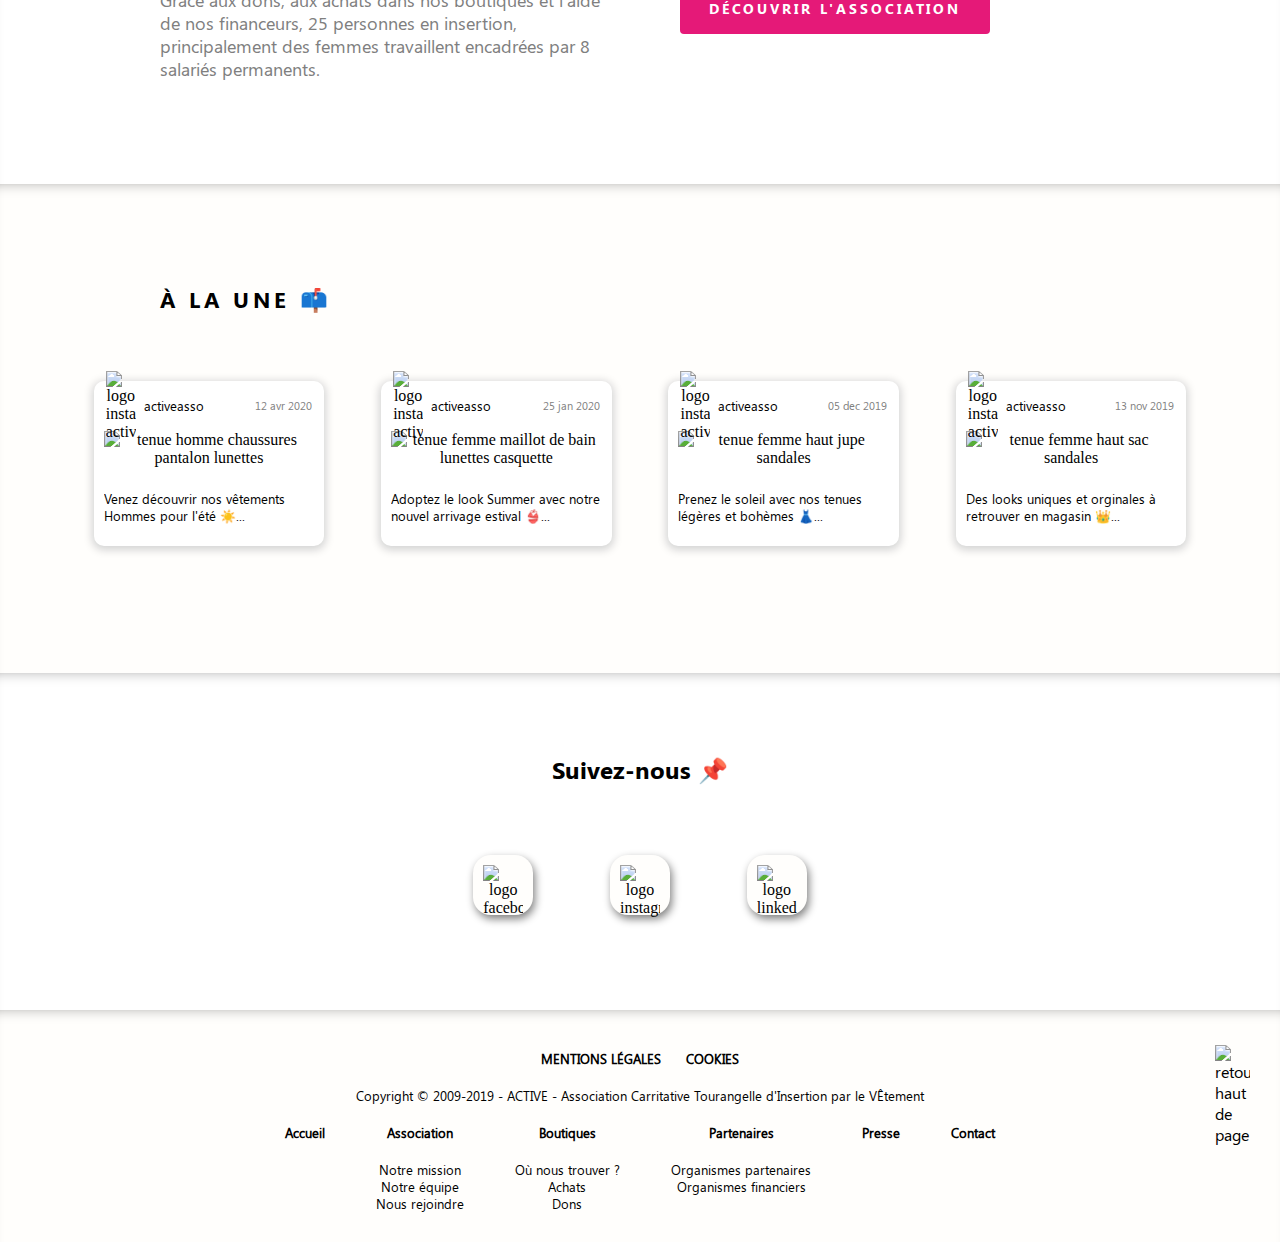
==== commit 6b27928c: "Add files via upload" ====
--- a/contact/index.html
+++ b/contact/index.html
@@ -9,8 +9,8 @@
     <title>Contact</title>
 
     <link rel="canonical" href="https://volnyblin.github.io/activeasso/contact/" />
-    <link rel="shortcut icon" href="/pictures/logo_insta_active.png" />
-    <link rel="icon" href="/pictures/logo_insta_active.png">
+    <link rel="shortcut icon" href="ures/logo_insta_active.png" />
+    <link rel="icon" href="/activeasso/pictures/logo_insta_active.png">
 
     <!-- Global site tag (gtag.js) - Google Analytics -->
   <script async src="https://www.googletagmanager.com/gtag/js?id=UA-164531445-1"></script>
@@ -42,15 +42,15 @@
 
     <nav id="nav">
       <div id="burger" class="nav_group" onclick="openNav()">
-        <a id="nav_burger_center"><img src="/pictures/burger.png" alt="burger menu"></a>
+        <a id="nav_burger_center"><img src="/activeasso/pictures/burger.png" alt="burger menu"></a>
       </div>
       <div id="logo" class="nav_group">
-        <a id="nav_logo_center" href="https://volnyblin.github.io/activeasso/"><img src="/pictures/logo_active.png" alt="logo active"></a>
+        <a id="nav_logo_center" href="https://volnyblin.github.io/activeasso/"><img src="/activeasso/pictures/logo_active.png" alt="logo active"></a>
       </div>
       <div id="links" class="nav_group">
-        <a class="nav_center" href="https://www.facebook.com/AssociationActive/"><img id="navfac"src="/pictures/fac.png" alt="logo facebook" onmouseover="passageDeLaSouris(this)" onmouseout="departDeLaSouris(this)"></a>
-        <a class="nav_center" href="http://instagram.com/_u/activeasso/"><img id="navins" src="/pictures/ins.png" alt="logo instagram" onmouseover="passageDeLaSouris(this)" onmouseout="departDeLaSouris(this)"></a>
-        <a class="nav_center" href="https://www.linkedin.com/company/association-active/"><img id="navlin" src="/pictures/lin.png" alt="logo linkedin" onmouseover="passageDeLaSouris(this)" onmouseout="departDeLaSouris(this)"></a>
+        <a class="nav_center" href="https://www.facebook.com/AssociationActive/"><img id="navfac"src="/activeasso/pictures/fac.png" alt="logo facebook" onmouseover="passageDeLaSouris(this)" onmouseout="departDeLaSouris(this)"></a>
+        <a class="nav_center" href="http://instagram.com/_u/activeasso/"><img id="navins" src="/activeasso/pictures/ins.png" alt="logo instagram" onmouseover="passageDeLaSouris(this)" onmouseout="departDeLaSouris(this)"></a>
+        <a class="nav_center" href="https://www.linkedin.com/company/association-active/"><img id="navlin" src="/activeasso/pictures/lin.png" alt="logo linkedin" onmouseover="passageDeLaSouris(this)" onmouseout="departDeLaSouris(this)"></a>
       </div>
       <div id="menus" class="nav_group">
         <div class="nav_center">
@@ -164,7 +164,7 @@
           </div>
           <div class="bandeaubox"><p class="date" id="date1">12 avr 2020</p></div>
         </div>
-        <div class="photo"><img id="ph1" class="photo2" src="/pictures/car1.jpg" alt="tenue homme chaussures pantalon lunettes"></div>
+        <div class="photo"><img id="ph1" class="photo2" src="/activeasso/pictures/car1.jpg" alt="tenue homme chaussures pantalon lunettes"></div>
         <div class="actu">
           <p id="actutext1">Venez découvrir nos vêtements Hommes pour l'été ☀️<br>#été #menoutfit</p>
         </div>
@@ -172,12 +172,12 @@
       <div id="box2" class="box" onclick="zoomPost(2)">
         <div class="bandeau">
           <div class="bandeaubox">
-            <img class="bandeauboxlogo "src="/pictures/logo_insta_active.png" alt="logo instagram active">
+            <img class="bandeauboxlogo "src="/activeasso/pictures/logo_insta_active.png" alt="logo instagram active">
             <div class="bandeauboxlogo"><p>activeasso</p></div>
           </div>
           <div class="bandeaubox"><p class="date" id="date2">25 jan 2020</p></div>
         </div>
-        <div class="photo"><img id="ph2" class="photo2" src="/pictures/car2.jpg" alt="tenue femme maillot de bain lunettes casquette"></div>
+        <div class="photo"><img id="ph2" class="photo2" src="/activeasso/pictures/car2.jpg" alt="tenue femme maillot de bain lunettes casquette"></div>
         <div class="actu">
           <p id="actutext2">Adoptez le look Summer avec notre nouvel arrivage estival 👙<br>#été #summeroutfit #maillotdebain</p>
         </div>
@@ -185,12 +185,12 @@
       <div id="box3" class="box" onclick="zoomPost(3)">
         <div class="bandeau">
           <div class="bandeaubox">
-            <img class="bandeauboxlogo "src="/pictures/logo_insta_active.png" alt="logo instagram active">
+            <img class="bandeauboxlogo "src="/activeasso/pictures/logo_insta_active.png" alt="logo instagram active">
             <div class="bandeauboxlogo"><p>activeasso</p></div>
           </div>
           <div class="bandeaubox"><p class="date" id="date3">05 dec 2019</p></div>
         </div>
-        <div class="photo"><img id="ph3" class="photo2" src="/pictures/car3.jpg" alt="tenue femme haut jupe sandales"></div>
+        <div class="photo"><img id="ph3" class="photo2" src="/activeasso/pictures/car3.jpg" alt="tenue femme haut jupe sandales"></div>
         <div class="actu">
           <p id="actutext3">Prenez le soleil avec nos tenues légères et bohèmes 👗<br>#bohème #outfit #womenclothing</p>
         </div>
@@ -198,12 +198,12 @@
       <div id="box4" class="box" onclick="zoomPost(4)">
         <div class="bandeau">
           <div class="bandeaubox">
-            <img class="bandeauboxlogo "src="/pictures/logo_insta_active.png" alt="logo instagram active">
+            <img class="bandeauboxlogo "src="/activeasso/pictures/logo_insta_active.png" alt="logo instagram active">
             <div class="bandeauboxlogo"><p>activeasso</p></div>
           </div>
           <div class="bandeaubox"><p class="date" id="date4">13 nov 2019</p></div>
         </div>
-        <div class="photo"><img id="ph4" class="photo2" src="/pictures/car4.jpg" alt="tenue femme haut sac sandales"></div>
+        <div class="photo"><img id="ph4" class="photo2" src="/activeasso/pictures/car4.jpg" alt="tenue femme haut sac sandales"></div>
         <div class="actu">
           <p id="actutext4">Des looks uniques et orginales à retrouver en magasin 👑<br>#bohème #outfit #originalclothing</p>
         </div>
@@ -211,7 +211,7 @@
 
       <div id="zoom">
         <div id="cross">
-            <img id="crossbtn" onclick="closeZoom()"src="/pictures/cross.png" alt="fermer la page pop-up">
+            <img id="crossbtn" onclick="closeZoom()"src="/activeasso/pictures/cross.png" alt="fermer la page pop-up">
         </div>
         <div class="zoompadding">
           <div id="photozoom">
@@ -220,7 +220,7 @@
           <div id="textzoom">
             <div class="bandeau">
               <div class="bandeauboxzoom">
-                <a href="https://www.instagram.com/activeasso/"><img class="bandeauboxlogozoom"src="/pictures/logo_insta_active.png" alt="logo instagram active"></a>
+                <a href="https://www.instagram.com/activeasso/"><img class="bandeauboxlogozoom"src="/activeasso/pictures/logo_insta_active.png" alt="logo instagram active"></a>
                 <div class="bandeauboxlogozoom"><p>activeasso</p></div>
               </div>
               <div class="bandeauboxzoom"><p id="date"></p></div>
@@ -243,9 +243,9 @@
             <h3>Suivez-nous 📌</h3>
       </div>
       <div id="logoreseaux">
-        <a class="logoreseaux_group" href="https://www.facebook.com/AssociationActive/"><img id="netfac" src="/pictures/fac.png" onmouseover="passageDeLaSouris(this)" onmouseout="departDeLaSouris(this)"alt="logo facebook"></a>
-        <a class="logoreseaux_group" href="http://instagram.com/_u/activeasso/"><img id="netins" src="/pictures/ins.png"  onmouseover="passageDeLaSouris(this)" onmouseout="departDeLaSouris(this)"alt="logo instagram"></a>
-        <a class="logoreseaux_group" href="https://www.linkedin.com/company/association-active/"><img id="netlin" src="/pictures/lin.png"  onmouseover="passageDeLaSouris(this)" onmouseout="departDeLaSouris(this)"alt="logo linkedin"></a>
+        <a class="logoreseaux_group" href="https://www.facebook.com/AssociationActive/"><img id="netfac" src="/activeasso/pictures/fac.png" onmouseover="passageDeLaSouris(this)" onmouseout="departDeLaSouris(this)"alt="logo facebook"></a>
+        <a class="logoreseaux_group" href="http://instagram.com/_u/activeasso/"><img id="netins" src="/activeasso/pictures/ins.png"  onmouseover="passageDeLaSouris(this)" onmouseout="departDeLaSouris(this)"alt="logo instagram"></a>
+        <a class="logoreseaux_group" href="https://www.linkedin.com/company/association-active/"><img id="netlin" src="/activeasso/pictures/lin.png"  onmouseover="passageDeLaSouris(this)" onmouseout="departDeLaSouris(this)"alt="logo linkedin"></a>
       </div>
     </div>
 
@@ -253,7 +253,7 @@
 
     <footer>
       <div id="return">
-        <a href="#top"><img id="fooarr"src="/pictures/arr.png" alt="retour haut de page" onmouseover="passageDeLaSouris(this)" onmouseout="departDeLaSouris(this)"></a>
+        <a href="#top"><img id="fooarr"src="/activeasso/pictures/arr.png" alt="retour haut de page" onmouseover="passageDeLaSouris(this)" onmouseout="departDeLaSouris(this)"></a>
       </div>
       <div id="mentions" class="bas">
           <a href="">MENTIONS LÉGALES</a>
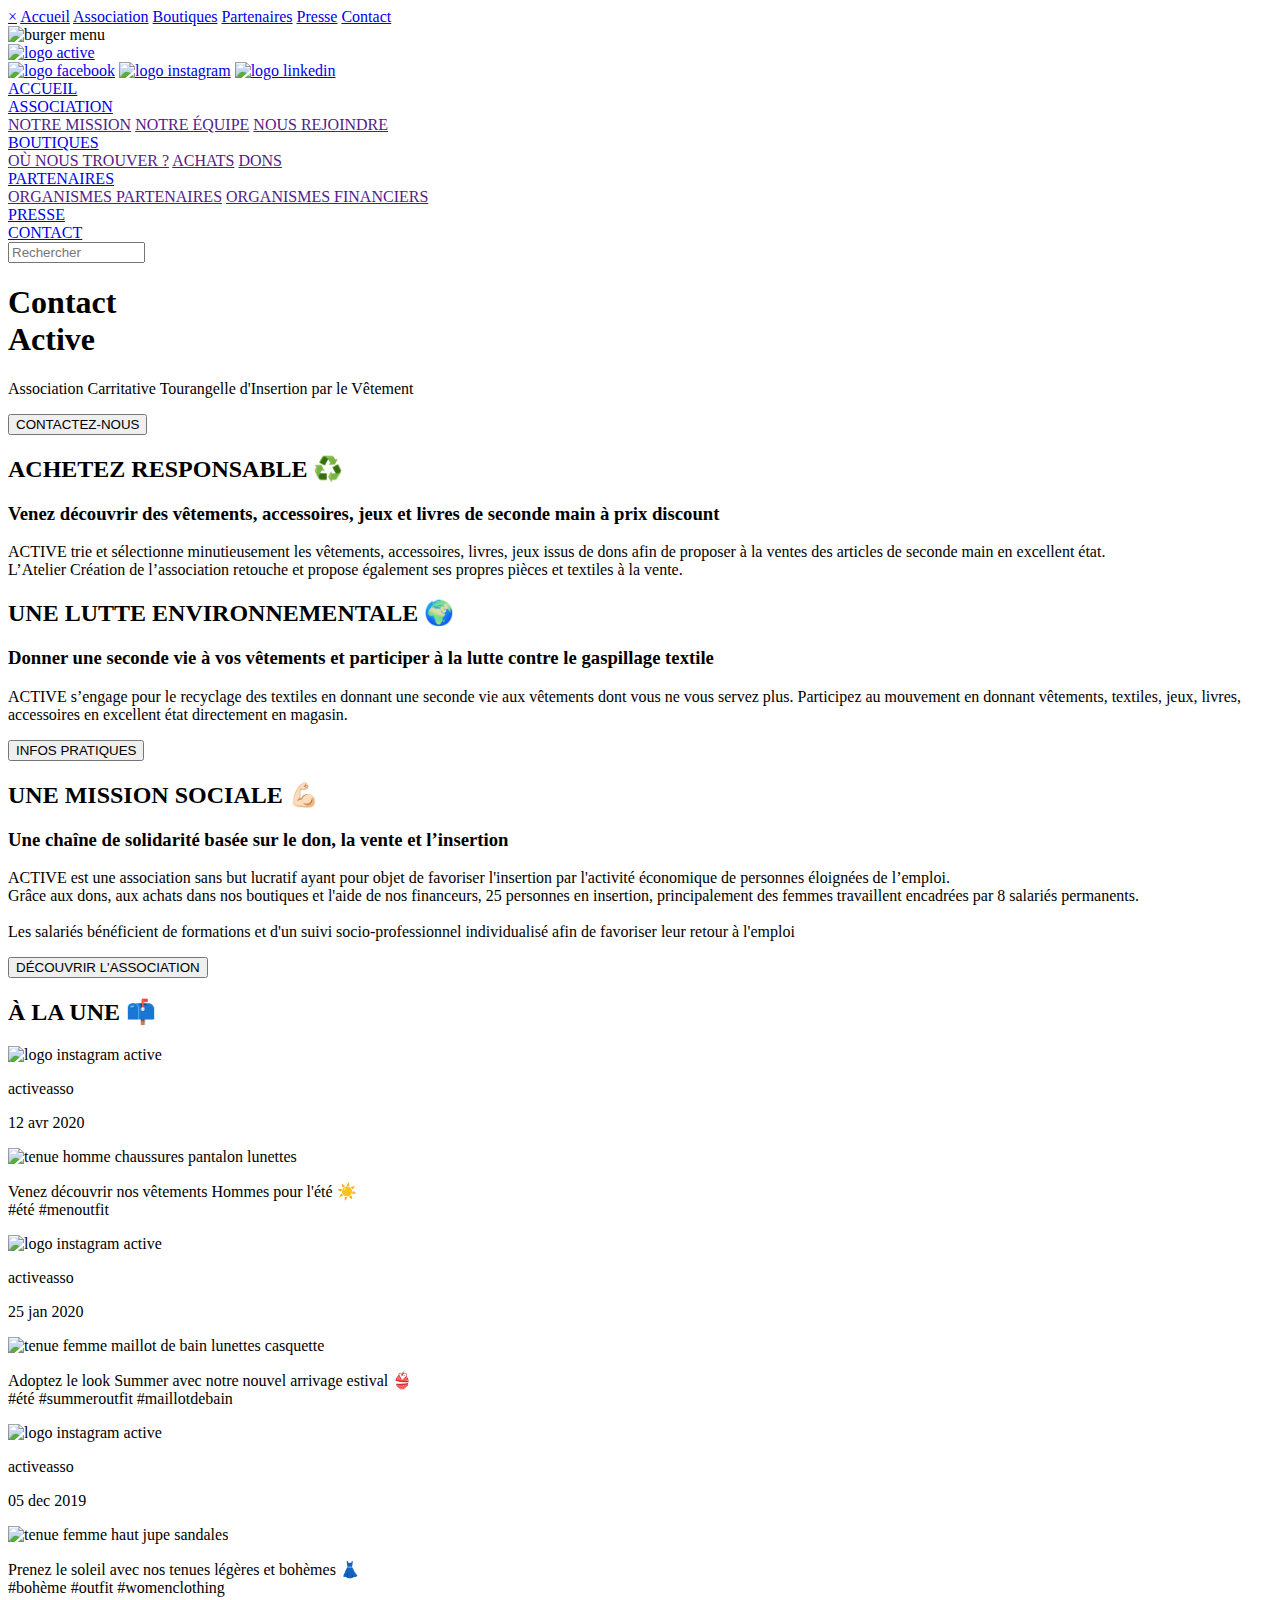
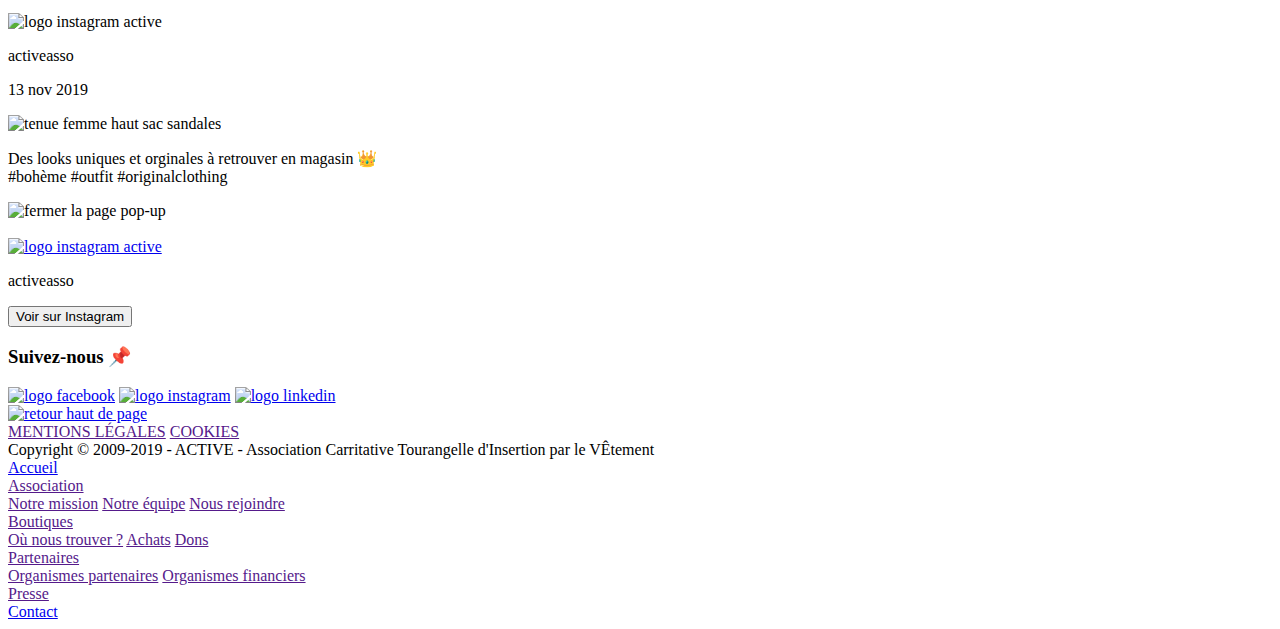
==== commit e68ec0d4: "Add files via upload" ====
--- a/contact/index.html
+++ b/contact/index.html
@@ -5,7 +5,7 @@
     <meta name="viewport" content="width=device-width,initial-scale=1,maximum-scale=1,user-scalable=no">
     <meta name="HandheldFriendly" content="true">
     <meta charset="UTF-8">
-    <link media="screen" type="text/css" rel="stylesheet" href="/style.css">
+    <link media="screen" type="text/css" rel="stylesheet" href="/activeasso/style.css">
     <title>Contact</title>
 
     <link rel="canonical" href="https://volnyblin.github.io/activeasso/contact/" />
@@ -298,6 +298,6 @@
       </div>
     </footer>
 
-    <script src="/script.js"></script>
+    <script src="/activeasso/script.js"></script>
   </body>
 </html>
